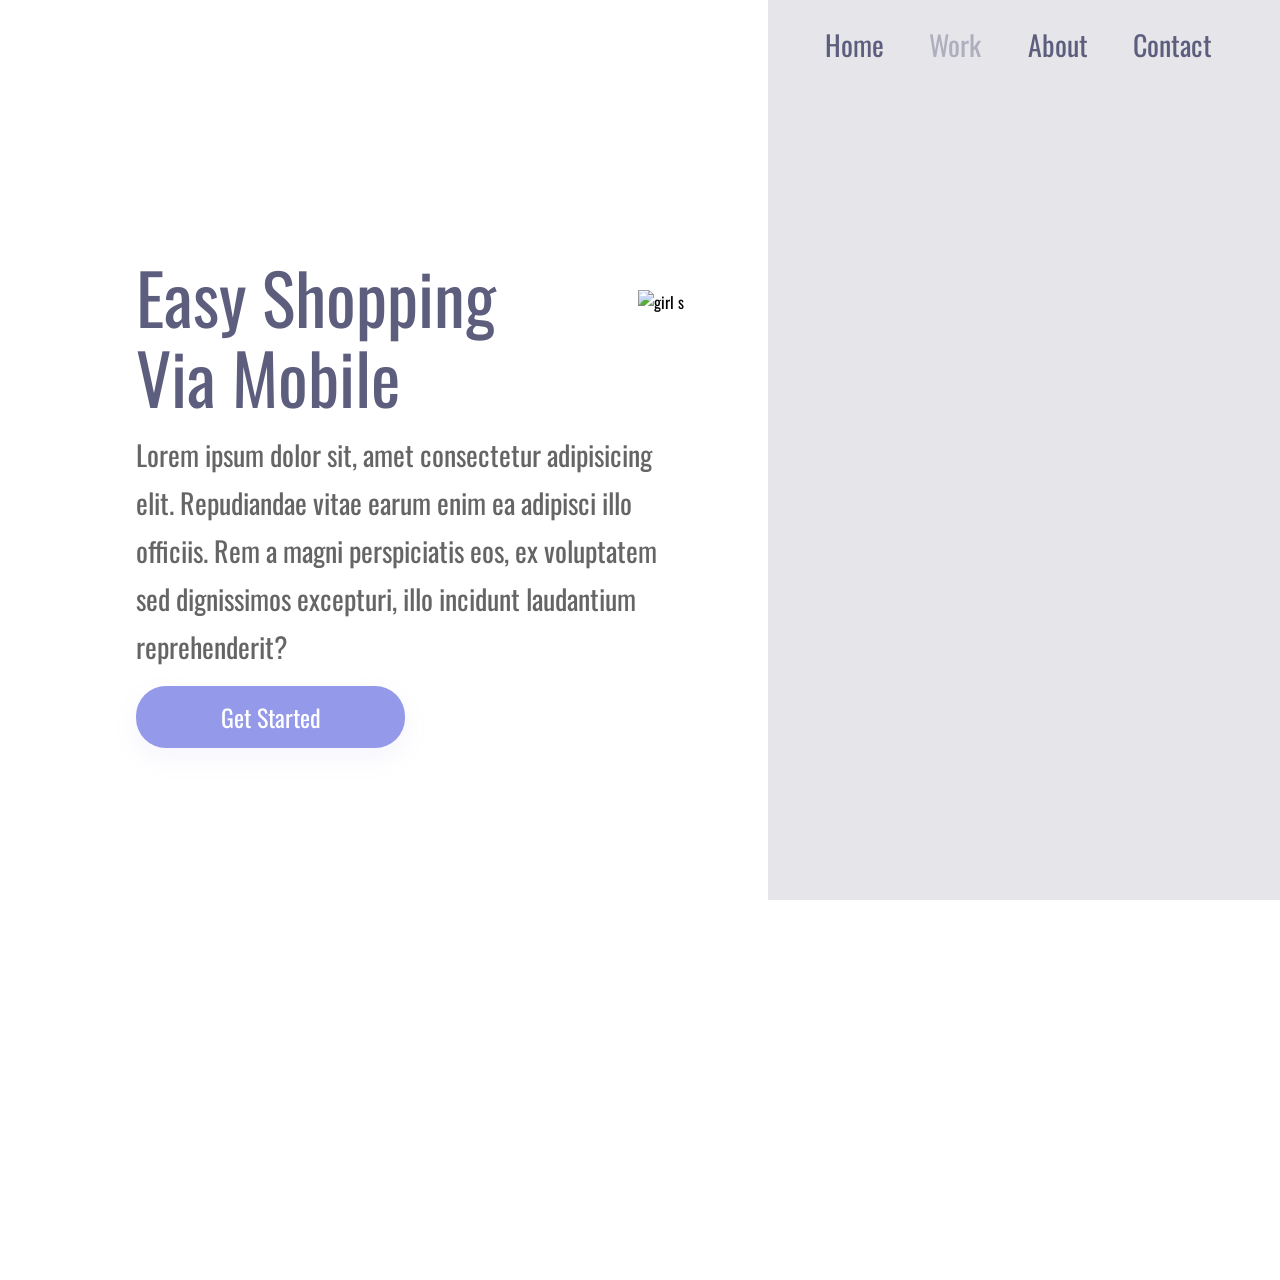
==== index.html @ e788898a "aulteração removendo o index.html da pasta imagem" ====
<!DOCTYPE html>
<html lang="en">

<head>
    <meta charset="UTF-8">
    <meta http-equiv="X-UA-Compatible" content="IE=edge">
    <meta name="viewport" content="width=device-width, initial-scale=1.0">
    <link rel="preconnect" href="https://fonts.googleapis.com">
<link rel="preconnect" href="https://fonts.gstatic.com" crossorigin>
<link href="https://fonts.googleapis.com/css2?family=Oswald&display=swap" rel="stylesheet">
<link rel="stylesheet" href="././../styles.css">
    <title>shopping girl</title>
    

<body>
    <div class="wrapper">
        <section class="container-left">
            <h1>Easy Shopping Via Mobile</h1>
            
            
        <p>
                
    Lorem ipsum dolor sit, amet consectetur adipisicing elit. Repudiandae vitae earum enim ea adipisci illo
    officiis. Rem a magni perspiciatis eos, ex voluptatem sed dignissimos excepturi, illo incidunt
    laudantium
    reprehenderit?
            </p>
            <button>
                Get Started
            </button>

        </section>
        <div class="container-right">
            <header>
                <a>Home</a>
                <a> Work </a>
                <a> About</a>
                <a> Contact</a>
            </header>

            <img src="./girl shopping.png" alt="girl s">
        </div>
    </div>

</body>

</html>
---- styles.css ----
* {
    margin: 0;
    padding: 0;
    box-sizing: border-box;
    font-family: 'Oswald', sans-serif;
    font-weight: 400;

}

.wrapper {
    height: 100vh;
    height: 100vw;
}

.container-left {
    display: inline-block;
    width: 60%;
    margin-top: 20%;
    padding-left: 136px;
}

.container-right {
    display: inline-block;
    background-color: rgba(93, 93, 125, 0.16);
    height: 100vh;
    width: 40%;
    position: absolute;
}

img {
    position: relative;
    top: 25%;
    right: 130px;

}

h1 {

    font-size: 70px;
    line-height: 80px;
    color: #5D5D7D;
    width: 368px;
}

p {

    font-size: 28px;
    line-height: 48px;
    opacity: 0.6;
    margin: 15px 0;
    width: 540px;
}

button {
    font-size: 24px;
    line-height: 36px;
    text-align: center;
    border: none;
    border-radius: 30px;

    color: #FFFFFF;
    width: 269px;
    height: 62px;

    background: #9499EA;
    box-shadow: 0px 10px 24px rgba(148, 153, 234, 0.0979959);
    cursor: pointer;

}

button:hover {
    opacity: .8;

}

button:active {
    opacity: .5;
}

a {
    font-size: 28px;
    line-height: 41px;
    color: #5D5D7D;
    margin-right: 41px;
    cursor: pointer;
}

a:nth-child(2) {
    opacity: 0.4;
}

a:hover {
    opacity: 0.4;
}

:active {
    opacity: 0.8;


}

header {
    margin: 24px 0 0 57px;
}

 @media screen and (max-width: 900px) {
    .container-left {
        width: 100%;
        height: 50%;
        padding: 0;
        margin: 0;
        
    }

    .container-right {
        display: block;
        height: auto;
        width: 100%;
        position: static;
        padding: 40px;

    }

    img {
        position: static;
        max-width: 90%;
    }

    header {
        display: none;
    }

    h1 {
        font-size: 36px;
        line-height: 52px;
        width: auto;
        margin: 58px 50px 0 50px;
        text-align: center;

    }

    p {
        margin: 15px 40px;
        width: auto;
        text-align: center;
        font-size: 14px;
        line-height: 24px;

    }

    button {
        margin: 0 auto;
        display: block;

    }
}
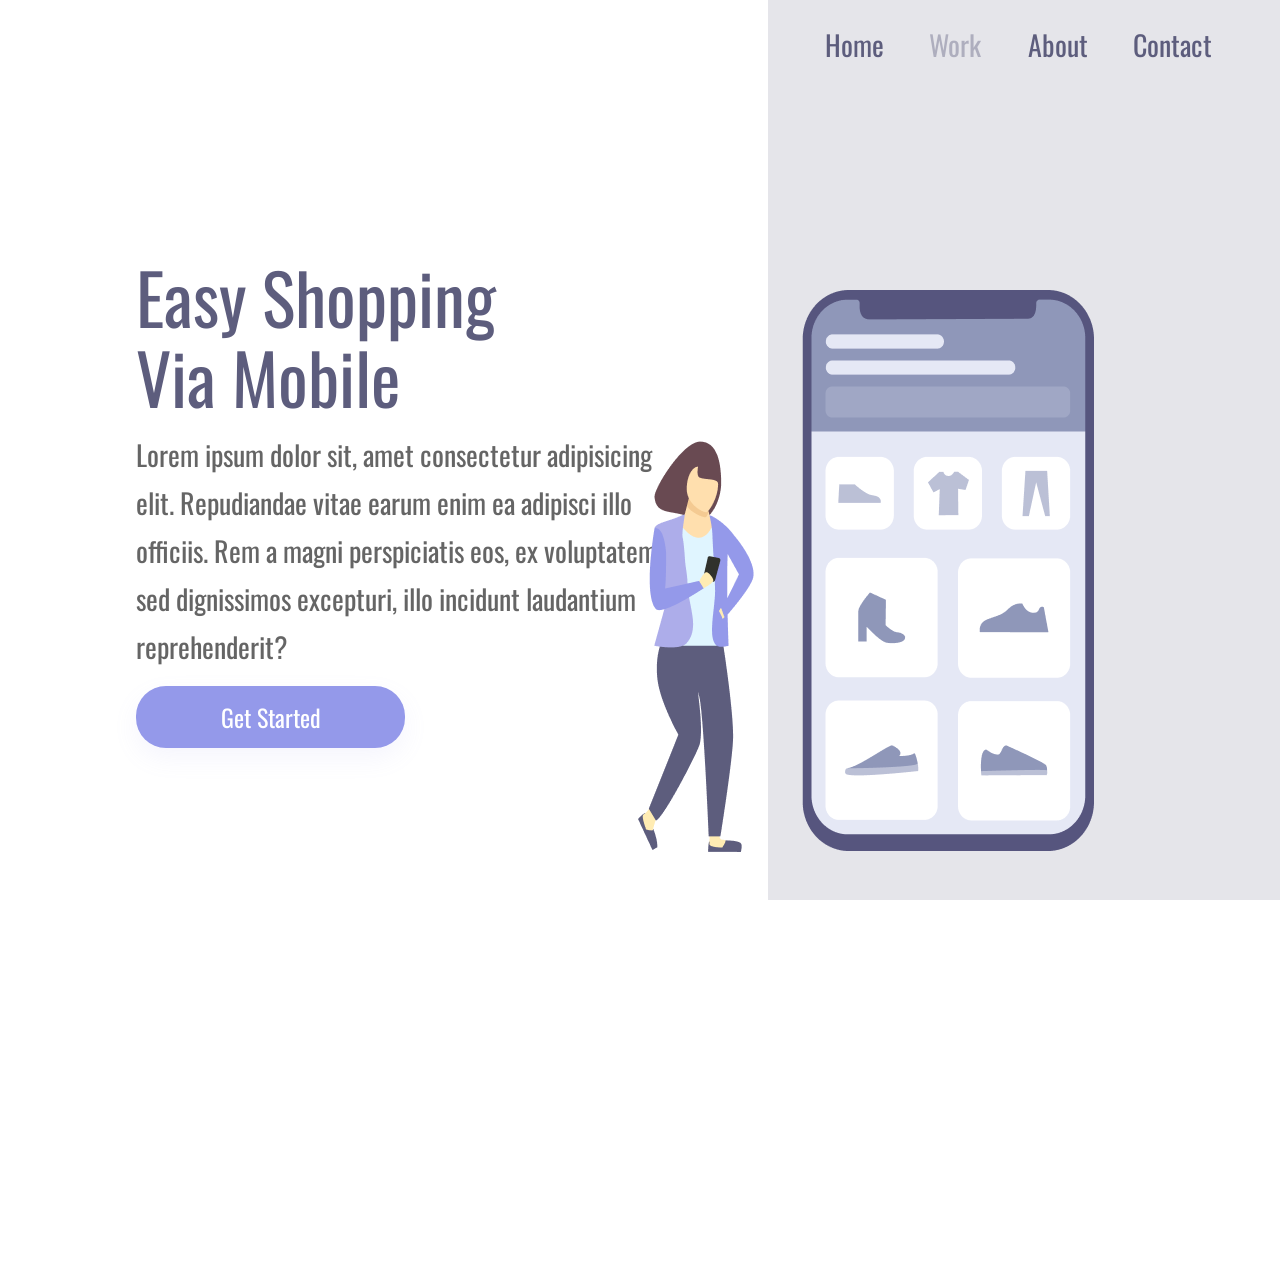
==== commit da1a7f58: "atualização img" ====
--- a/index.html
+++ b/index.html
@@ -9,7 +9,7 @@
 <link rel="preconnect" href="https://fonts.gstatic.com" crossorigin>
 <link href="https://fonts.googleapis.com/css2?family=Oswald&display=swap" rel="stylesheet">
 <link rel="stylesheet" href="././../styles.css">
-    <title>shopping girl</title>
+    <title>shopping girl develop 1</title>
     
 
 <body>
@@ -38,7 +38,7 @@
                 <a> Contact</a>
             </header>
 
-            <img src="./girl shopping.png" alt="girl s">
+            <img src="./imagens/girl shopping.png" alt="girl s">
         </div>
     </div>
 
